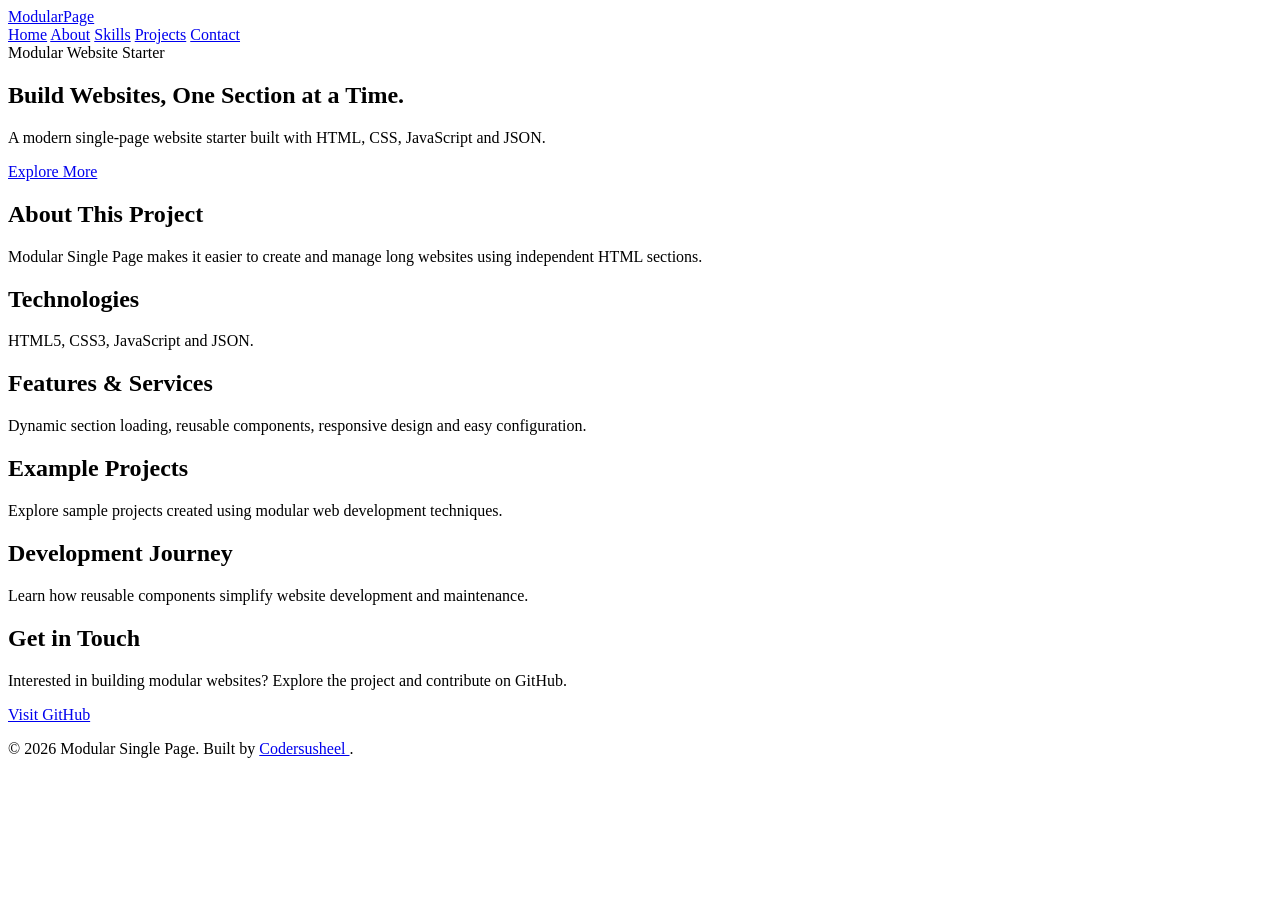
==== index.html @ 456d2769 "," ====
<!DOCTYPE html>
<html lang="en">

<head>
    <!-- ==========================================
         BASIC META
    ========================================== -->
    <meta charset="UTF-8">
    <meta name="viewport" content="width=device-width, initial-scale=1.0">

    <title>Modular Single Page | HTML, CSS & JavaScript</title>

    <meta name="description"
        content="Modular Single Page is a lightweight, reusable website starter built with HTML, CSS, JavaScript and JSON. Create and manage website sections easily.">

    <meta name="keywords"
        content="Modular Single Page, HTML, CSS, JavaScript, JSON, SPA, Dynamic Sections, Web Development, Vanilla JavaScript">

    <meta name="author" content="Codersusheel">
    <meta name="robots" content="index, follow">

    <!-- ==========================================
         THEME
    ========================================== -->
    <meta name="theme-color" content="#2563eb">
    <meta name="color-scheme" content="light dark">

    <!-- ==========================================
         OPEN GRAPH
    ========================================== -->
    <meta property="og:type" content="website">
    <meta property="og:title" content="Modular Single Page">
    <meta property="og:description"
        content="Build modern modular websites with HTML, CSS, JavaScript and JSON.">
    <meta property="og:site_name" content="Modular Single Page">

    <!-- ==========================================
         STYLESHEETS
    ========================================== -->
    <link rel="stylesheet" href="./assets/css/style.css">
    <link rel="stylesheet" href="./assets/css/responsive.css">
    <link rel="stylesheet" href="./assets/css/sections.css">

    <!-- ==========================================
         MAIN JAVASCRIPT
    ========================================== -->
    <script src="./assets/js/main.js" defer></script>

</head>

<body>

    <!-- ==========================================
         NOSCRIPT FALLBACK
    ========================================== -->
    <noscript>
        <div class="noscript-message">
            JavaScript is required to load the modular website sections.
            Please enable JavaScript in your browser.
        </div>
    </noscript>

    <!-- ==========================================
         HEADER
    ========================================== -->
    <div id="header" data-section="header">
        <header class="site-header">
            <nav class="navbar" aria-label="Main navigation">
                <a href="#home" class="logo">ModularPage</a>
                <div class="nav-links">
                    <a href="#home">Home</a>
                    <a href="#about-section">About</a>
                    <a href="#skills-section">Skills</a>
                    <a href="#projects-section">Projects</a>
                    <a href="#contact-section">Contact</a>
                </div>
            </nav>
        </header>
    </div>

    <!-- ==========================================
         MAIN CONTENT
    ========================================== -->
    <main id="main-content">

        <!-- HERO -->
        <div id="hero" data-section="hero">
            <section id="home" class="hero-section">
                <div class="hero-content">
                    <span class="hero-label">Modular Website Starter</span>
                    <h1>Build Websites, One Section at a Time.</h1>
                    <p>
                        A modern single-page website starter built with
                        HTML, CSS, JavaScript and JSON.
                    </p>
                    <a href="#about-section">Explore More</a>
                </div>
            </section>
        </div>

        <!-- ABOUT -->
        <div id="about" data-section="about">
            <section id="about-section" class="about-section">
                <div class="container">
                    <h2>About This Project</h2>
                    <p>
                        Modular Single Page makes it easier to create
                        and manage long websites using independent HTML sections.
                    </p>
                </div>
            </section>
        </div>

        <!-- SKILLS -->
        <div id="skills" data-section="skills">
            <section id="skills-section" class="skills-section">
                <div class="container">
                    <h2>Technologies</h2>
                    <p>HTML5, CSS3, JavaScript and JSON.</p>
                </div>
            </section>
        </div>

        <!-- SERVICES -->
        <div id="services" data-section="services">
            <section id="services-section" class="services-section">
                <div class="container">
                    <h2>Features & Services</h2>
                    <p>
                        Dynamic section loading, reusable components,
                        responsive design and easy configuration.
                    </p>
                </div>
            </section>
        </div>

        <!-- PROJECTS -->
        <div id="projects" data-section="projects">
            <section id="projects-section" class="projects-section">
                <div class="container">
                    <h2>Example Projects</h2>
                    <p>
                        Explore sample projects created using
                        modular web development techniques.
                    </p>
                </div>
            </section>
        </div>

        <!-- EXPERIENCE -->
        <div id="experience" data-section="experience">
            <section id="experience-section" class="experience-section">
                <div class="container">
                    <h2>Development Journey</h2>
                    <p>
                        Learn how reusable components simplify
                        website development and maintenance.
                    </p>
                </div>
            </section>
        </div>

        <!-- CONTACT -->
        <div id="contact" data-section="contact">
            <section id="contact-section" class="contact-section">
                <div class="container">
                    <h2>Get in Touch</h2>
                    <p>
                        Interested in building modular websites?
                        Explore the project and contribute on GitHub.
                    </p>
                    <a href="https://github.com/codersusheel"
                        target="_blank" rel="noopener noreferrer">
                        Visit GitHub
                    </a>
                </div>
            </section>
        </div>

    </main>

    <!-- ==========================================
         FOOTER
    ========================================== -->
    <div id="footer" data-section="footer">
        <footer class="site-footer">
            <div class="container">
                <p>
                    &copy; 2026 Modular Single Page.
                    Built by
                    <a href="https://github.com/codersusheel"
                        target="_blank" rel="noopener noreferrer">
                        Codersusheel
                    </a>.
                </p>
            </div>
        </footer>
    </div>

</body>
</html>
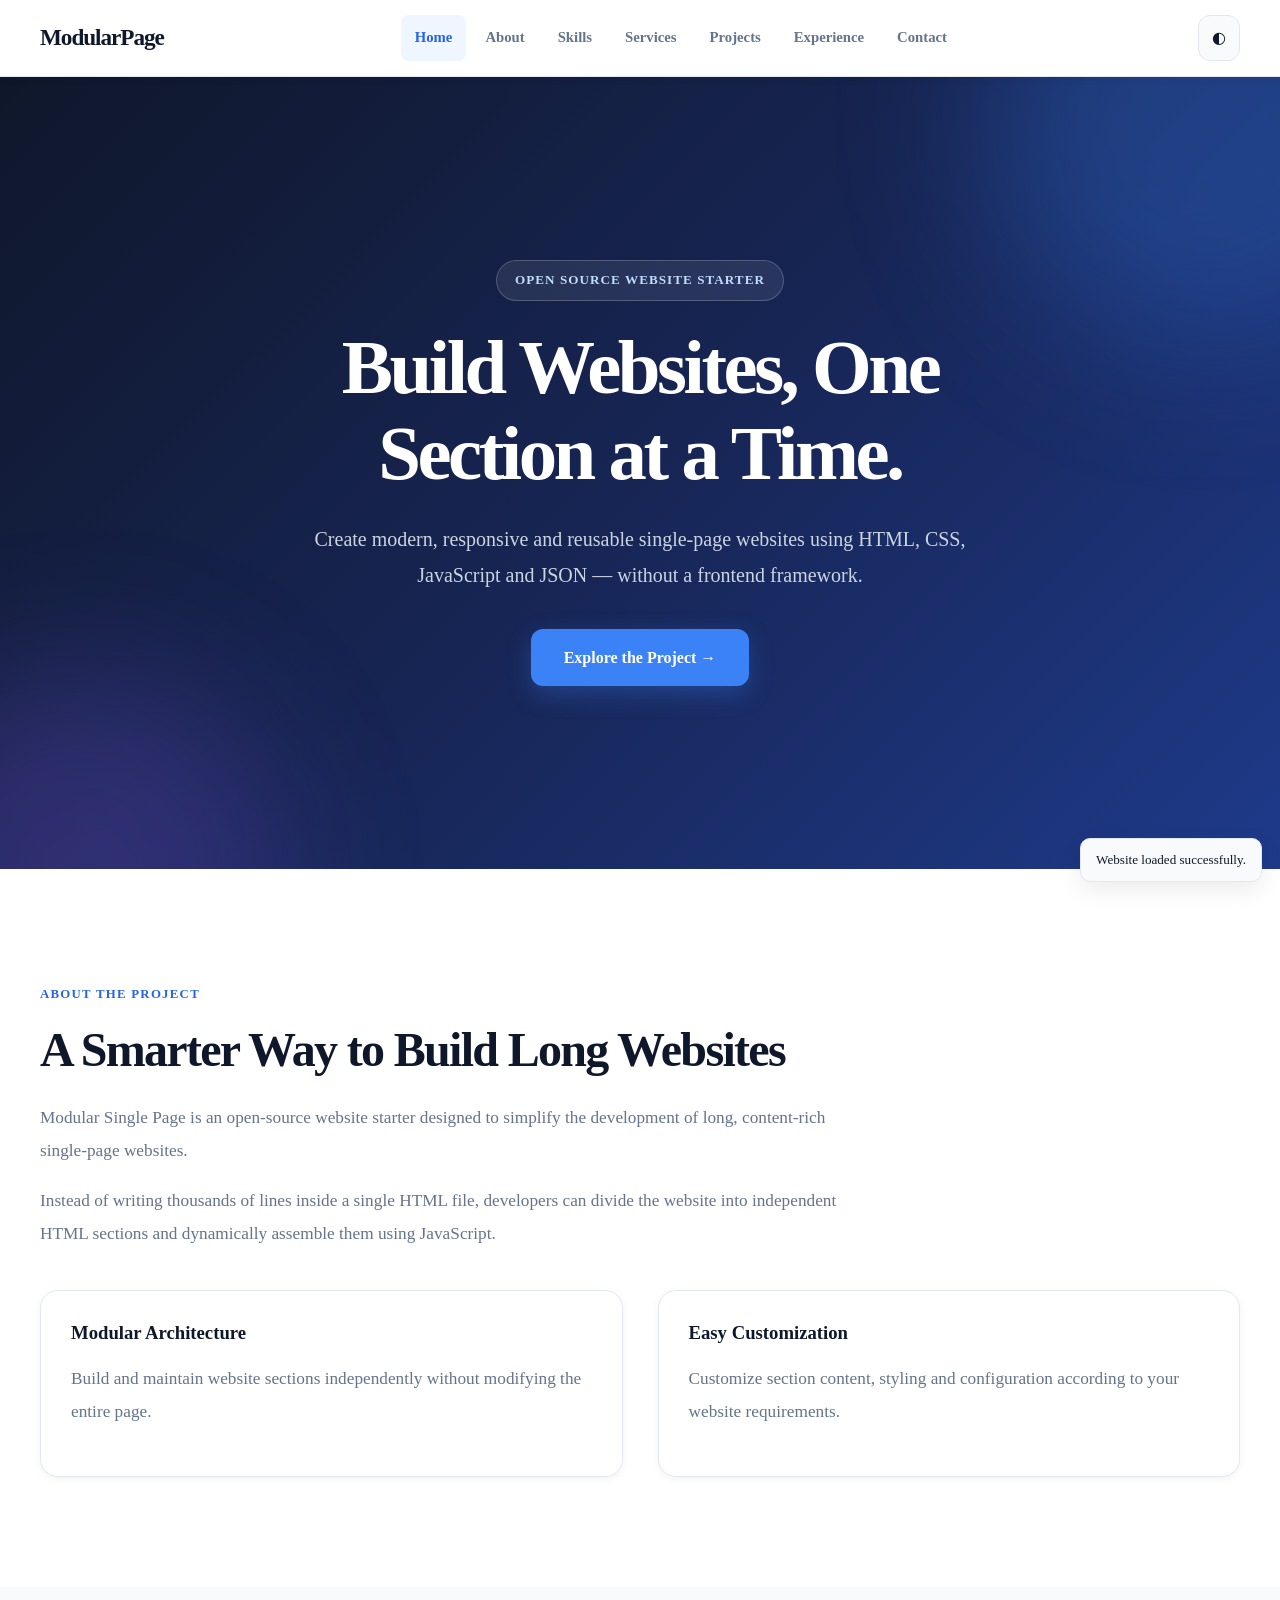
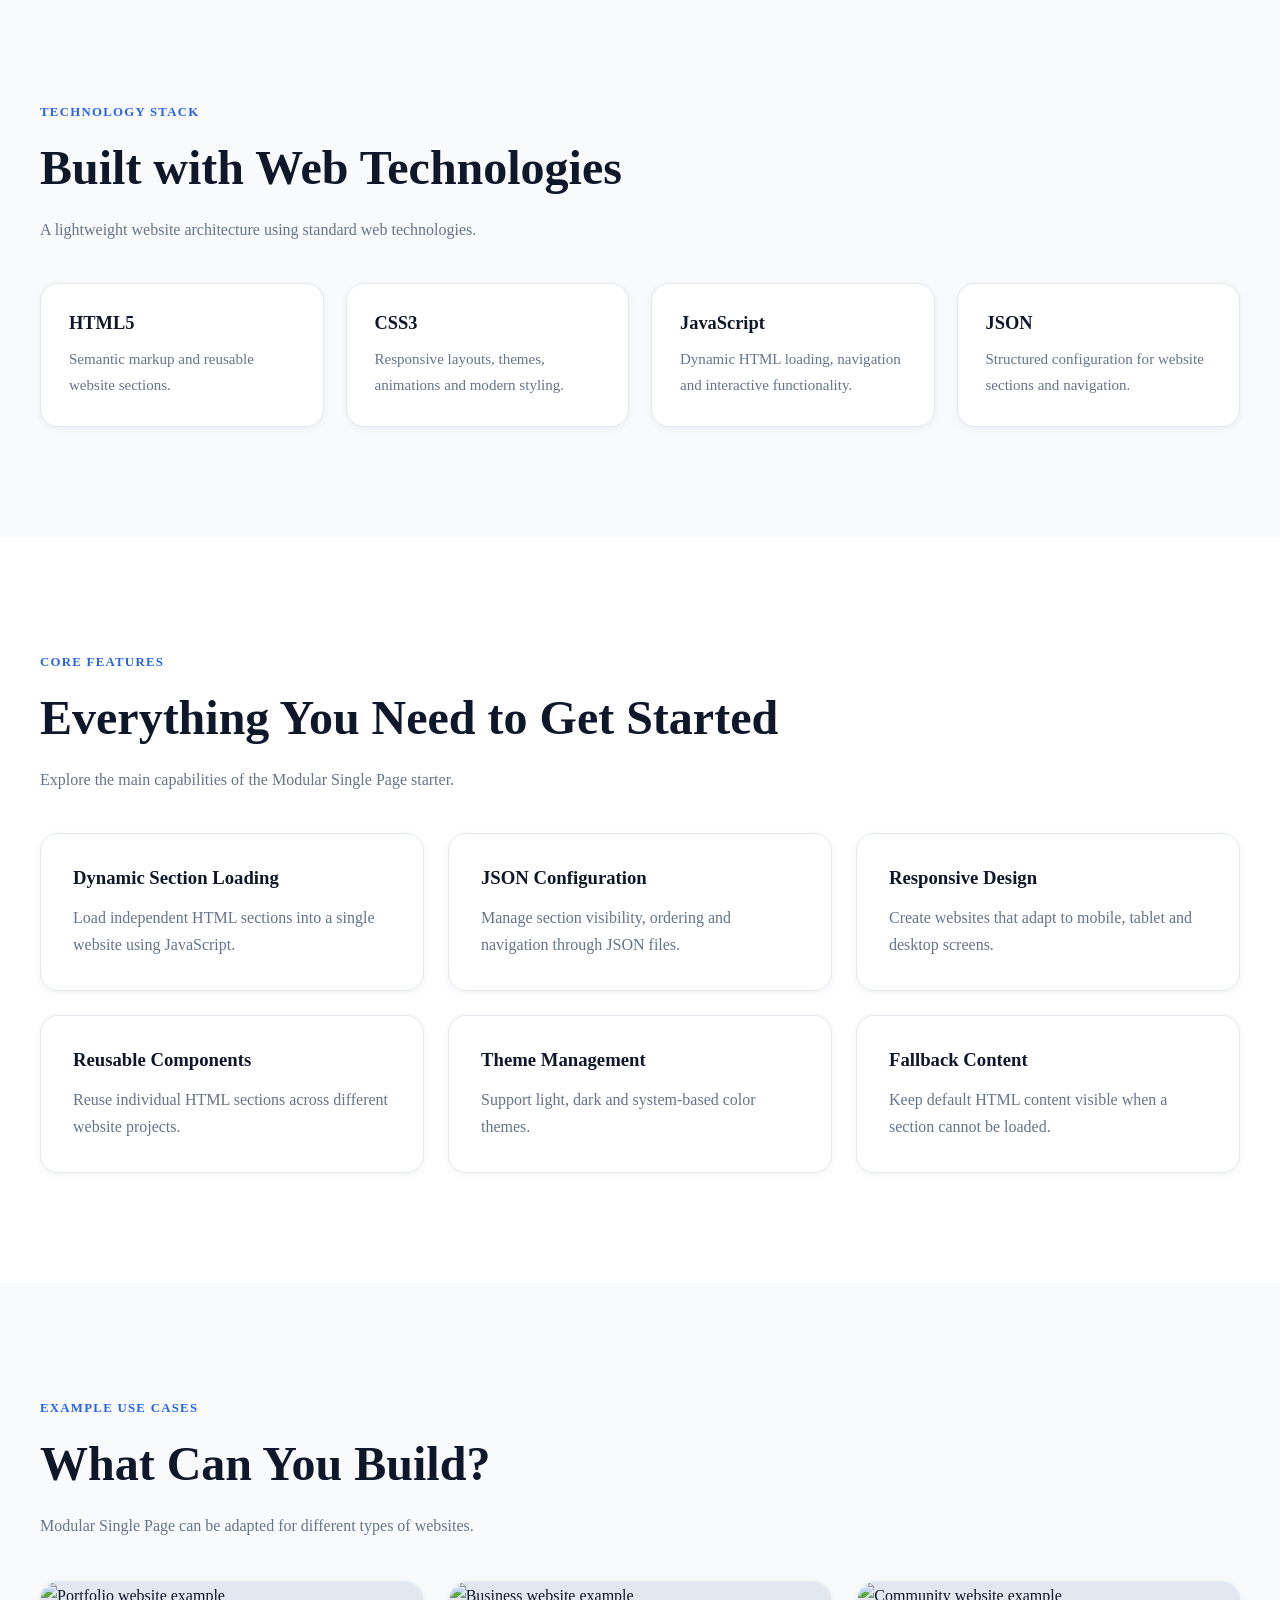
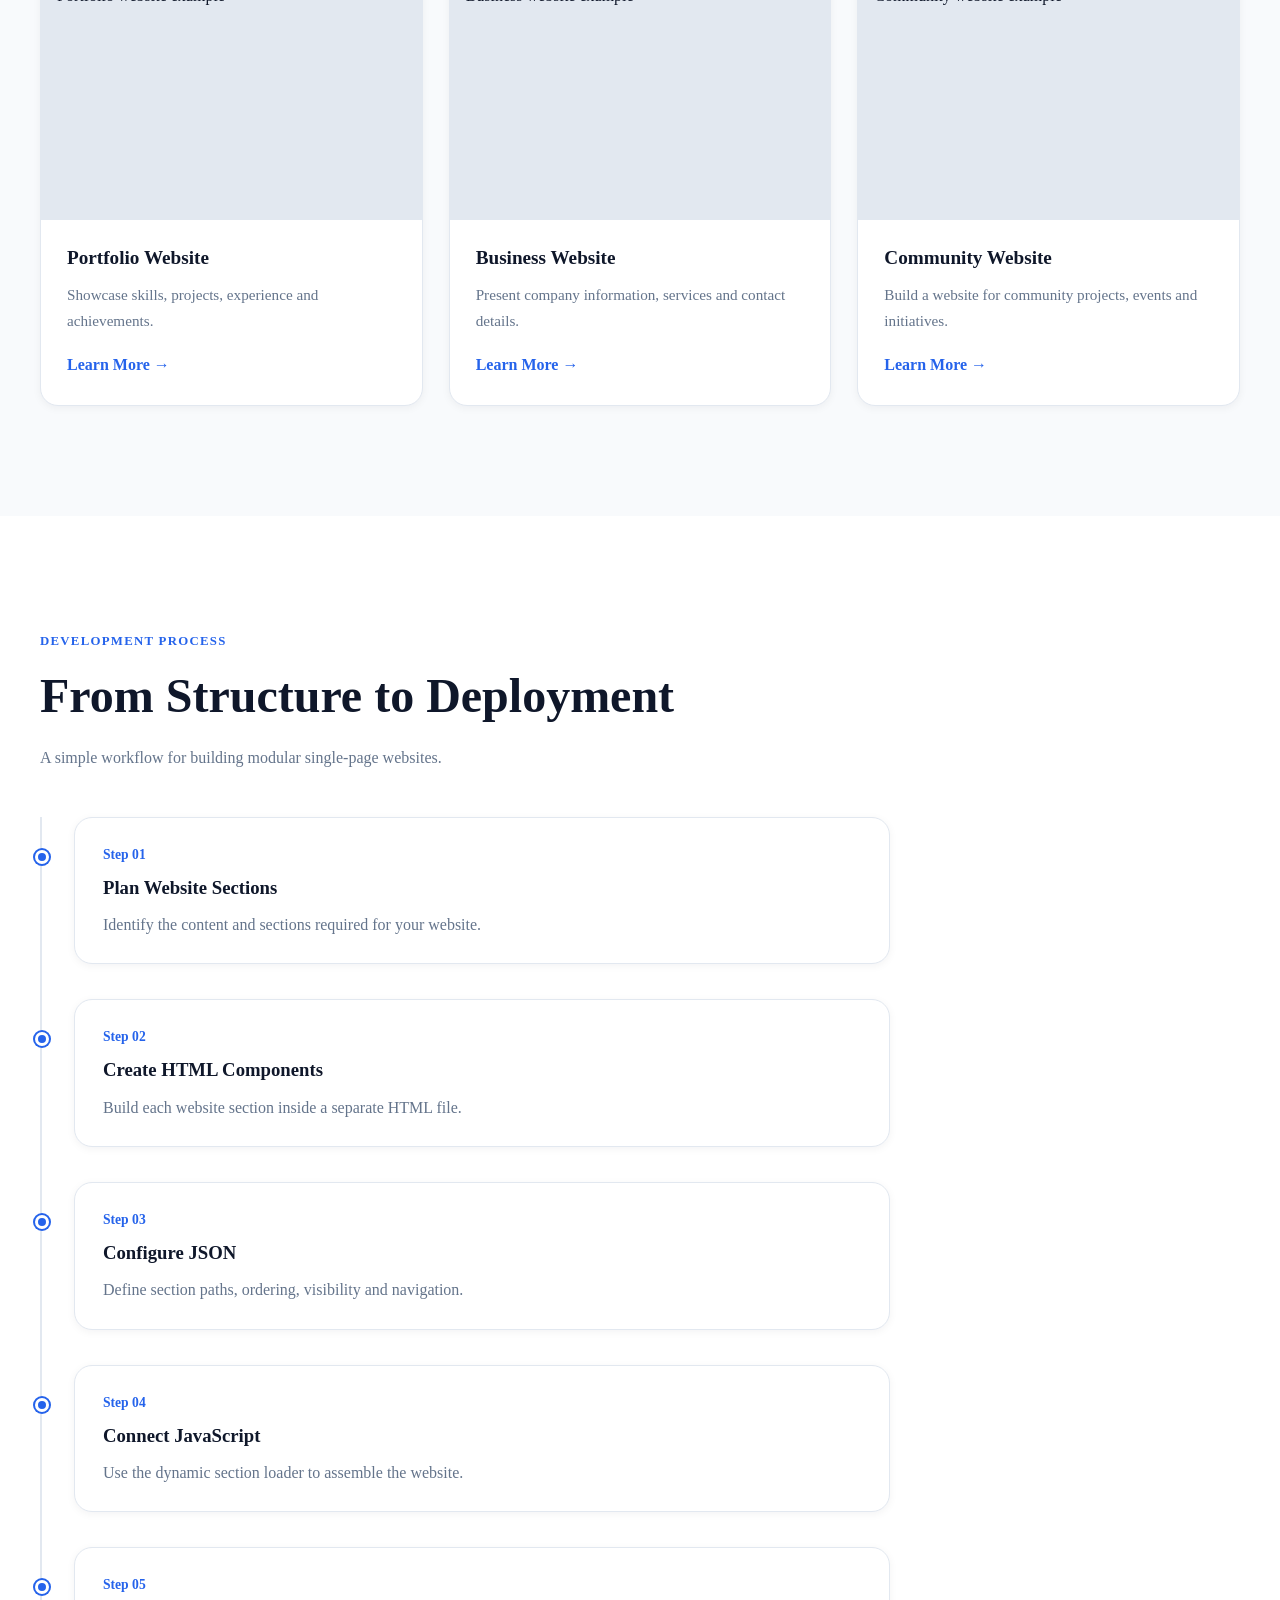
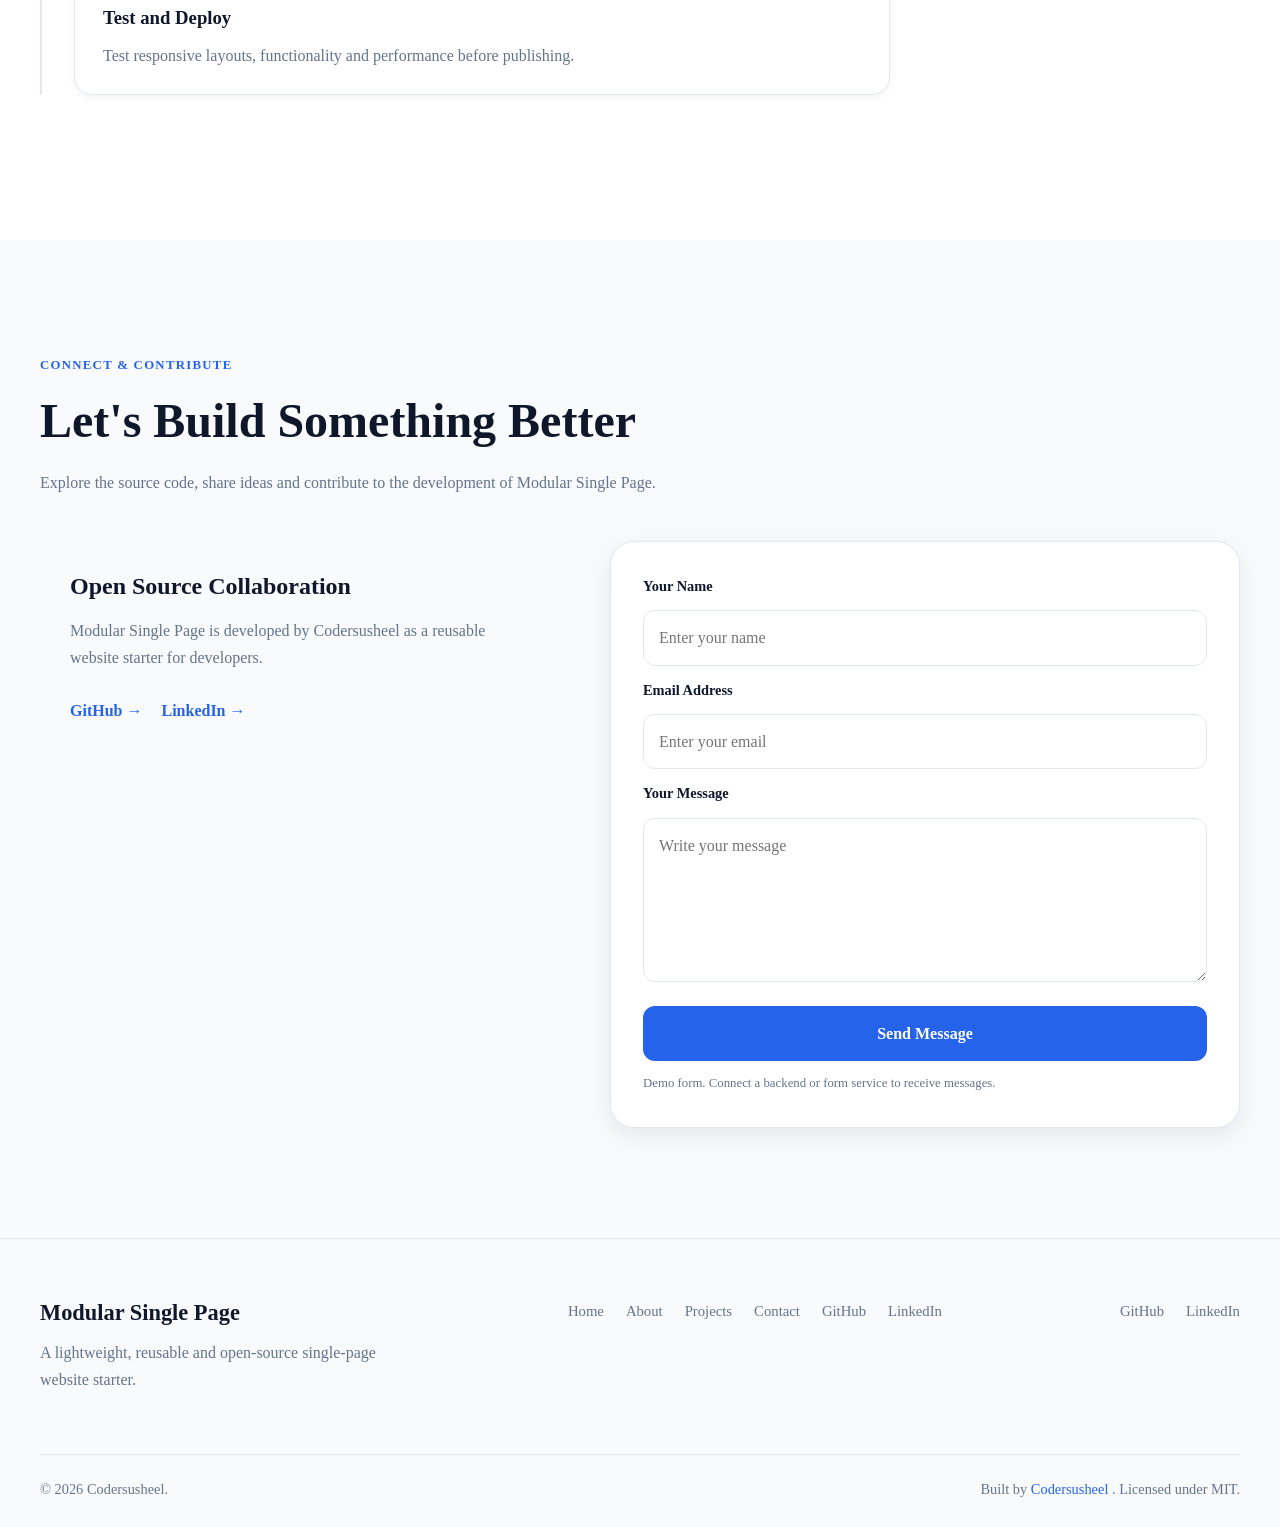
==== commit 19b2004b: "." ====
--- a/index.html
+++ b/index.html
@@ -3,200 +3,871 @@
 <html lang="en">
 
 <head>
-    <!-- ==========================================
+
+    <!-- =====================================================
          BASIC META
-    ========================================== -->
+    ===================================================== -->
+
     <meta charset="UTF-8">
     <meta name="viewport" content="width=device-width, initial-scale=1.0">
 
-    <title>Modular Single Page | HTML, CSS & JavaScript</title>
+    <title>
+        Modular Single Page | HTML, CSS & JavaScript Website Starter
+    </title>
 
     <meta name="description"
-        content="Modular Single Page is a lightweight, reusable website starter built with HTML, CSS, JavaScript and JSON. Create and manage website sections easily.">
+        content="Modular Single Page is a lightweight, open-source website starter built with HTML, CSS, JavaScript and JSON. Create reusable sections, dynamic navigation and responsive single-page websites.">
 
     <meta name="keywords"
-        content="Modular Single Page, HTML, CSS, JavaScript, JSON, SPA, Dynamic Sections, Web Development, Vanilla JavaScript">
+        content="Modular Single Page, HTML, CSS, JavaScript, JSON, Vanilla JS, Dynamic Sections, Website Starter, Single Page Website, Open Source, Codersusheel">
 
     <meta name="author" content="Codersusheel">
     <meta name="robots" content="index, follow">
-
-    <!-- ==========================================
-         THEME
-    ========================================== -->
     <meta name="theme-color" content="#2563eb">
     <meta name="color-scheme" content="light dark">
 
-    <!-- ==========================================
+    <!-- =====================================================
+         CANONICAL
+    ===================================================== -->
+
+    <link rel="canonical"
+        href="https://codersusheel.github.io/modular-single-page/">
+
+    <!-- =====================================================
          OPEN GRAPH
-    ========================================== -->
+    ===================================================== -->
+
     <meta property="og:type" content="website">
-    <meta property="og:title" content="Modular Single Page">
+    <meta property="og:site_name" content="Modular Single Page">
+
+    <meta property="og:title"
+        content="Modular Single Page | Open Source Website Starter">
+
     <meta property="og:description"
-        content="Build modern modular websites with HTML, CSS, JavaScript and JSON.">
-    <meta property="og:site_name" content="Modular Single Page">
-
-    <!-- ==========================================
-         STYLESHEETS
-    ========================================== -->
+        content="Build modern, responsive and reusable single-page websites using HTML, CSS, JavaScript and JSON.">
+
+    <meta property="og:url"
+        content="https://codersusheel.github.io/modular-single-page/">
+
+    <!-- Add image when available -->
+    <!--
+    <meta property="og:image"
+        content="https://codersusheel.github.io/modular-single-page/assets/images/banner.jpg">
+    -->
+
+    <!-- =====================================================
+         TWITTER CARD
+    ===================================================== -->
+
+    <meta name="twitter:card" content="summary">
+
+    <meta name="twitter:title"
+        content="Modular Single Page | HTML, CSS & JavaScript">
+
+    <meta name="twitter:description"
+        content="An open-source modular single-page website starter with reusable HTML sections and JSON configuration.">
+
+    <!-- =====================================================
+         FAVICON
+    ===================================================== -->
+
+    <!--
+    <link rel="icon" type="image/png"
+        href="./assets/images/favicon.png">
+
+    <link rel="apple-touch-icon"
+        href="./assets/images/apple-touch-icon.png">
+    -->
+
+    <!-- =====================================================
+         CSS FILES
+    ===================================================== -->
+
     <link rel="stylesheet" href="./assets/css/style.css">
+    <link rel="stylesheet" href="./assets/css/sections.css">
     <link rel="stylesheet" href="./assets/css/responsive.css">
-    <link rel="stylesheet" href="./assets/css/sections.css">
-
-    <!-- ==========================================
-         MAIN JAVASCRIPT
-    ========================================== -->
+
+    <!-- =====================================================
+         PAGE-SPECIFIC CSS
+    ===================================================== -->
+
+    <style>
+
+        /* ================= SKIP LINK ================= */
+
+        .skip-link {
+            position: fixed;
+            top: -100px;
+            left: 15px;
+            z-index: 99999;
+
+            padding: 12px 18px;
+            border-radius: 8px;
+
+            background: #2563eb;
+            color: #ffffff;
+
+            font-weight: 600;
+        }
+
+        .skip-link:focus {
+            top: 15px;
+        }
+
+        /* ================= PAGE LOADING BAR ================= */
+
+        #page-loading-bar {
+            position: fixed;
+            top: 0;
+            left: 0;
+            z-index: 99999;
+
+            width: 0;
+            height: 3px;
+
+            background: #3b82f6;
+            transition: width 0.3s ease;
+            pointer-events: none;
+        }
+
+        /* ================= SECTION LOADER ================= */
+
+        .section-placeholder {
+            display: flex;
+            flex-direction: column;
+            align-items: center;
+            justify-content: center;
+            gap: 15px;
+
+            min-height: 180px;
+            padding: 40px 20px;
+
+            background: var(--site-bg, #ffffff);
+            color: var(--site-muted, #64748b);
+
+            text-align: center;
+        }
+
+        .section-placeholder p {
+            margin: 0;
+            font-size: 0.9rem;
+        }
+
+        .section-spinner {
+            width: 30px;
+            height: 30px;
+
+            border: 3px solid var(--site-border, #e2e8f0);
+            border-top-color: var(--site-primary, #2563eb);
+            border-radius: 50%;
+
+            animation: sectionSpin 0.8s linear infinite;
+        }
+
+        @keyframes sectionSpin {
+            to {
+                transform: rotate(360deg);
+            }
+        }
+
+        /* ================= HERO PLACEHOLDER ================= */
+
+        #hero > .section-placeholder {
+            min-height: 65vh;
+            background: linear-gradient(
+                135deg,
+                #0f172a,
+                #1e3a8a
+            );
+            color: #cbd5e1;
+        }
+
+        /* ================= HEADER PLACEHOLDER ================= */
+
+        #header > .section-placeholder {
+            min-height: 76px;
+            padding: 15px;
+        }
+
+        /* ================= FOOTER PLACEHOLDER ================= */
+
+        #footer > .section-placeholder {
+            min-height: 140px;
+            background: var(--site-surface, #f8fafc);
+        }
+
+        /* ================= FALLBACK ================= */
+
+        .section-fallback {
+            padding: 60px 20px;
+            text-align: center;
+
+            background: var(--site-surface, #f8fafc);
+            color: var(--site-text, #0f172a);
+        }
+
+        .section-fallback h2 {
+            margin-bottom: 12px;
+            font-size: 1.5rem;
+        }
+
+        .section-fallback p {
+            max-width: 550px;
+            margin: 0 auto 20px;
+            color: var(--site-muted, #64748b);
+        }
+
+        .section-fallback a {
+            display: inline-flex;
+            padding: 10px 18px;
+
+            border-radius: 8px;
+            background: var(--site-primary, #2563eb);
+            color: #ffffff;
+            font-weight: 600;
+        }
+
+        /* ================= APP STATUS ================= */
+
+        #app-status {
+            position: fixed;
+            right: 18px;
+            bottom: 18px;
+            z-index: 900;
+
+            max-width: 320px;
+            padding: 10px 15px;
+
+            border: 1px solid var(--site-border, #e2e8f0);
+            border-radius: 10px;
+
+            background: var(--site-surface, #ffffff);
+            color: var(--site-text, #0f172a);
+
+            box-shadow: 0 8px 25px rgba(0, 0, 0, 0.08);
+
+            font-size: 0.82rem;
+        }
+
+        #app-status[hidden] {
+            display: none !important;
+        }
+
+        /* ================= RESPONSIVE ================= */
+
+        @media (max-width: 600px) {
+
+            .section-placeholder {
+                min-height: 140px;
+                padding: 30px 15px;
+            }
+
+            #app-status {
+                right: 12px;
+                bottom: 12px;
+                left: 12px;
+                max-width: none;
+            }
+        }
+
+        /* ================= REDUCED MOTION ================= */
+
+        @media (prefers-reduced-motion: reduce) {
+
+            .section-spinner {
+                animation: none;
+            }
+
+            #page-loading-bar {
+                transition: none;
+            }
+        }
+
+    </style>
+
+    <!-- =====================================================
+         EARLY THEME INITIALIZATION
+    ===================================================== -->
+
+    <script>
+        (function () {
+            try {
+                const saved = localStorage.getItem("modular-page-theme");
+                const preference = ["light", "dark", "system"].includes(saved)
+                    ? saved
+                    : "system";
+
+                const dark = window.matchMedia(
+                    "(prefers-color-scheme: dark)"
+                ).matches;
+
+                const effective = preference === "system"
+                    ? (dark ? "dark" : "light")
+                    : preference;
+
+                document.documentElement.dataset.theme = effective;
+                document.documentElement.dataset.themePreference = preference;
+                document.documentElement.style.colorScheme = effective;
+
+            } catch (error) {
+                document.documentElement.dataset.theme = "light";
+            }
+        })();
+    </script>
+
+    <!-- =====================================================
+         JAVASCRIPT MODULES
+    ===================================================== -->
+
+    <script src="./assets/js/section-loader.js" defer></script>
+    <script src="./assets/js/navigation.js" defer></script>
+    <script src="./assets/js/theme.js" defer></script>
     <script src="./assets/js/main.js" defer></script>
 
+    <!-- =====================================================
+         STRUCTURED DATA
+    ===================================================== -->
+
+    <script type="application/ld+json">
+    {
+        "@context": "https://schema.org",
+        "@type": "SoftwareSourceCode",
+        "name": "Modular Single Page",
+        "description": "An open-source modular single-page website starter built with HTML, CSS, JavaScript and JSON.",
+        "url": "https://github.com/codersusheel/modular-single-page",
+        "codeRepository": "https://github.com/codersusheel/modular-single-page",
+        "programmingLanguage": [
+            "HTML",
+            "CSS",
+            "JavaScript",
+            "JSON"
+        ],
+        "license": "https://opensource.org/licenses/MIT",
+        "author": {
+            "@type": "Person",
+            "name": "Codersusheel",
+            "url": "https://github.com/codersusheel"
+        },
+        "isAccessibleForFree": true
+    }
+    </script>
+
 </head>
 
 <body>
 
-    <!-- ==========================================
-         NOSCRIPT FALLBACK
-    ========================================== -->
+    <!-- =====================================================
+         LOADING PROGRESS
+    ===================================================== -->
+
+    <div id="page-loading-bar" aria-hidden="true"></div>
+
+    <!-- =====================================================
+         ACCESSIBILITY
+    ===================================================== -->
+
+    <a href="#main-content" class="skip-link">
+        Skip to main content
+    </a>
+
+    <!-- =====================================================
+         HEADER
+         File: sections/header.html
+    ===================================================== -->
+
+    <div id="header" data-section="header">
+
+        <div class="section-placeholder" role="status">
+            <div class="section-spinner" aria-hidden="true"></div>
+            <p>Loading navigation...</p>
+        </div>
+
+    </div>
+
+    <!-- =====================================================
+         MAIN CONTENT
+    ===================================================== -->
+
+    <main id="main-content">
+
+        <!-- ================================================
+             HERO
+             File: sections/hero.html
+        ================================================ -->
+
+        <div id="hero" data-section="hero">
+
+            <div class="section-placeholder" role="status">
+                <div class="section-spinner" aria-hidden="true"></div>
+                <p>Loading homepage...</p>
+            </div>
+
+        </div>
+
+        <!-- ================================================
+             ABOUT
+             File: sections/about.html
+        ================================================ -->
+
+        <div id="about" data-section="about">
+
+            <div class="section-placeholder" role="status">
+                <div class="section-spinner" aria-hidden="true"></div>
+                <p>Loading about section...</p>
+            </div>
+
+        </div>
+
+        <!-- ================================================
+             SKILLS
+             File: sections/skills.html
+        ================================================ -->
+
+        <div id="skills" data-section="skills">
+
+            <div class="section-placeholder" role="status">
+                <div class="section-spinner" aria-hidden="true"></div>
+                <p>Loading technologies...</p>
+            </div>
+
+        </div>
+
+        <!-- ================================================
+             SERVICES
+             File: sections/services.html
+        ================================================ -->
+
+        <div id="services" data-section="services">
+
+            <div class="section-placeholder" role="status">
+                <div class="section-spinner" aria-hidden="true"></div>
+                <p>Loading features...</p>
+            </div>
+
+        </div>
+
+        <!-- ================================================
+             PROJECTS
+             File: sections/projects.html
+        ================================================ -->
+
+        <div id="projects" data-section="projects">
+
+            <div class="section-placeholder" role="status">
+                <div class="section-spinner" aria-hidden="true"></div>
+                <p>Loading example projects...</p>
+            </div>
+
+        </div>
+
+        <!-- ================================================
+             EXPERIENCE
+             File: sections/experience.html
+        ================================================ -->
+
+        <div id="experience" data-section="experience">
+
+            <div class="section-placeholder" role="status">
+                <div class="section-spinner" aria-hidden="true"></div>
+                <p>Loading development process...</p>
+            </div>
+
+        </div>
+
+        <!-- ================================================
+             CONTACT
+             File: sections/contact.html
+
+             Existing default contact content preserved.
+             JavaScript replaces it when loading succeeds.
+        ================================================ -->
+
+        <div id="contact" data-section="contact">
+
+            <section id="contact-section" class="contact-section">
+
+                <div class="container">
+
+                    <span class="section-label">
+                        Connect & Contribute
+                    </span>
+
+                    <h2>
+                        Let's Build Something Better
+                    </h2>
+
+                    <p>
+                        Explore the source code, share ideas
+                        and contribute to the development
+                        of Modular Single Page.
+                    </p>
+
+                    <div class="contact-grid">
+
+                        <div class="contact-info">
+
+                            <h3>Open Source Collaboration</h3>
+
+                            <p>
+                                Modular Single Page is developed
+                                by Codersusheel as a reusable
+                                website starter for developers.
+                            </p>
+
+                            <a href="https://github.com/codersusheel"
+                                target="_blank"
+                                rel="noopener noreferrer">
+                                GitHub →
+                            </a>
+
+                            <a href="https://www.linkedin.com/in/codersusheel/"
+                                target="_blank"
+                                rel="noopener noreferrer">
+                                LinkedIn →
+                            </a>
+
+                        </div>
+
+                        <form class="contact-form" id="contactForm">
+
+                            <label for="contactName">
+                                Your Name
+                            </label>
+
+                            <input type="text"
+                                id="contactName"
+                                name="name"
+                                placeholder="Enter your name"
+                                required>
+
+                            <label for="contactEmail">
+                                Email Address
+                            </label>
+
+                            <input type="email"
+                                id="contactEmail"
+                                name="email"
+                                placeholder="Enter your email"
+                                required>
+
+                            <label for="contactMessage">
+                                Your Message
+                            </label>
+
+                            <textarea
+                                id="contactMessage"
+                                name="message"
+                                rows="5"
+                                placeholder="Write your message"
+                                required></textarea>
+
+                            <button type="submit">
+                                Send Message
+                            </button>
+
+                            <p class="form-note">
+                                Demo form. Connect a backend
+                                or form service to receive messages.
+                            </p>
+
+                        </form>
+
+                    </div>
+
+                </div>
+
+            </section>
+
+        </div>
+
+    </main>
+
+    <!-- =====================================================
+         FOOTER
+         File: sections/footer.html
+    ===================================================== -->
+
+    <div id="footer" data-section="footer">
+
+        <div class="section-placeholder" role="status">
+            <div class="section-spinner" aria-hidden="true"></div>
+            <p>Loading footer...</p>
+        </div>
+
+    </div>
+
+    <!-- =====================================================
+         APPLICATION STATUS
+    ===================================================== -->
+
+    <div id="app-status"
+        role="status"
+        aria-live="polite"
+        hidden>
+    </div>
+
+    <!-- =====================================================
+         NOSCRIPT
+    ===================================================== -->
+
     <noscript>
         <div class="noscript-message">
-            JavaScript is required to load the modular website sections.
-            Please enable JavaScript in your browser.
+            JavaScript is required to load dynamic website sections.
+            Please enable JavaScript to view the complete website.
         </div>
     </noscript>
 
-    <!-- ==========================================
-         HEADER
-    ========================================== -->
-    <div id="header" data-section="header">
-        <header class="site-header">
-            <nav class="navbar" aria-label="Main navigation">
-                <a href="#home" class="logo">ModularPage</a>
-                <div class="nav-links">
-                    <a href="#home">Home</a>
-                    <a href="#about-section">About</a>
-                    <a href="#skills-section">Skills</a>
-                    <a href="#projects-section">Projects</a>
-                    <a href="#contact-section">Contact</a>
-                </div>
-            </nav>
-        </header>
-    </div>
-
-    <!-- ==========================================
-         MAIN CONTENT
-    ========================================== -->
-    <main id="main-content">
-
-        <!-- HERO -->
-        <div id="hero" data-section="hero">
-            <section id="home" class="hero-section">
-                <div class="hero-content">
-                    <span class="hero-label">Modular Website Starter</span>
-                    <h1>Build Websites, One Section at a Time.</h1>
-                    <p>
-                        A modern single-page website starter built with
-                        HTML, CSS, JavaScript and JSON.
-                    </p>
-                    <a href="#about-section">Explore More</a>
-                </div>
-            </section>
-        </div>
-
-        <!-- ABOUT -->
-        <div id="about" data-section="about">
-            <section id="about-section" class="about-section">
-                <div class="container">
-                    <h2>About This Project</h2>
-                    <p>
-                        Modular Single Page makes it easier to create
-                        and manage long websites using independent HTML sections.
-                    </p>
-                </div>
-            </section>
-        </div>
-
-        <!-- SKILLS -->
-        <div id="skills" data-section="skills">
-            <section id="skills-section" class="skills-section">
-                <div class="container">
-                    <h2>Technologies</h2>
-                    <p>HTML5, CSS3, JavaScript and JSON.</p>
-                </div>
-            </section>
-        </div>
-
-        <!-- SERVICES -->
-        <div id="services" data-section="services">
-            <section id="services-section" class="services-section">
-                <div class="container">
-                    <h2>Features & Services</h2>
-                    <p>
-                        Dynamic section loading, reusable components,
-                        responsive design and easy configuration.
-                    </p>
-                </div>
-            </section>
-        </div>
-
-        <!-- PROJECTS -->
-        <div id="projects" data-section="projects">
-            <section id="projects-section" class="projects-section">
-                <div class="container">
-                    <h2>Example Projects</h2>
-                    <p>
-                        Explore sample projects created using
-                        modular web development techniques.
-                    </p>
-                </div>
-            </section>
-        </div>
-
-        <!-- EXPERIENCE -->
-        <div id="experience" data-section="experience">
-            <section id="experience-section" class="experience-section">
-                <div class="container">
-                    <h2>Development Journey</h2>
-                    <p>
-                        Learn how reusable components simplify
-                        website development and maintenance.
-                    </p>
-                </div>
-            </section>
-        </div>
-
-        <!-- CONTACT -->
-        <div id="contact" data-section="contact">
-            <section id="contact-section" class="contact-section">
-                <div class="container">
-                    <h2>Get in Touch</h2>
-                    <p>
-                        Interested in building modular websites?
-                        Explore the project and contribute on GitHub.
-                    </p>
-                    <a href="https://github.com/codersusheel"
-                        target="_blank" rel="noopener noreferrer">
-                        Visit GitHub
-                    </a>
-                </div>
-            </section>
-        </div>
-
-    </main>
-
-    <!-- ==========================================
-         FOOTER
-    ========================================== -->
-    <div id="footer" data-section="footer">
-        <footer class="site-footer">
-            <div class="container">
-                <p>
-                    &copy; 2026 Modular Single Page.
-                    Built by
-                    <a href="https://github.com/codersusheel"
-                        target="_blank" rel="noopener noreferrer">
-                        Codersusheel
-                    </a>.
-                </p>
-            </div>
-        </footer>
-    </div>
+    <!-- =====================================================
+         PAGE-SPECIFIC JAVASCRIPT
+         Works with existing main.js and section-loader.js
+    ===================================================== -->
+
+    <script>
+
+        (function () {
+            "use strict";
+
+            const progressBar = document.getElementById(
+                "page-loading-bar"
+            );
+
+            const statusBox = document.getElementById(
+                "app-status"
+            );
+
+            const knownSections = [
+                "header",
+                "hero",
+                "about",
+                "skills",
+                "services",
+                "projects",
+                "experience",
+                "contact",
+                "footer"
+            ];
+
+            const completed = new Set();
+
+            let totalSections = knownSections.length;
+
+            function setProgress() {
+                if (!progressBar) return;
+
+                const percent = Math.min(
+                    100,
+                    Math.round(
+                        (completed.size / totalSections) * 100
+                    )
+                );
+
+                progressBar.style.width = percent + "%";
+
+                if (percent === 100) {
+                    setTimeout(() => {
+                        progressBar.style.opacity = "0";
+                    }, 500);
+                }
+            }
+
+            function showStatus(message, duration = 3500) {
+                if (!statusBox) return;
+
+                statusBox.textContent = message;
+                statusBox.hidden = false;
+
+                if (duration > 0) {
+                    setTimeout(() => {
+                        statusBox.hidden = true;
+                    }, duration);
+                }
+            }
+
+            function createFallback(sectionId) {
+                const container = document.getElementById(
+                    sectionId
+                );
+
+                if (!container) return;
+
+                const existing = container.querySelector(
+                    ".section-placeholder"
+                );
+
+                if (!existing) return;
+
+                const sectionName = sectionId
+                    .replace(/-/g, " ")
+                    .replace(/\b\w/g, letter => letter.toUpperCase());
+
+                container.innerHTML = `
+                    <div class="section-fallback">
+                        <h2>${sectionName}</h2>
+                        <p>
+                            This section is temporarily unavailable.
+                            Please try again later.
+                        </p>
+                        <a href="#home">Back to Home</a>
+                    </div>
+                `;
+            }
+
+            function updateTotalSections() {
+                const sections = window.ModularApp?.sections;
+
+                if (!Array.isArray(sections) || !sections.length) {
+                    return;
+                }
+
+                totalSections = sections.filter(
+                    section => section.enabled !== false
+                ).length || knownSections.length;
+            }
+
+            document.addEventListener(
+                "sectionLoaded",
+                function (event) {
+
+                    const sectionId = event.detail?.id;
+
+                    if (!sectionId) return;
+
+                    completed.add(sectionId);
+                    setProgress();
+
+                }
+            );
+
+            document.addEventListener(
+                "sectionError",
+                function (event) {
+
+                    const sectionId = event.detail?.id;
+
+                    if (!sectionId) return;
+
+                    completed.add(sectionId);
+                    createFallback(sectionId);
+                    setProgress();
+
+                    console.warn(
+                        "Section fallback activated:",
+                        sectionId
+                    );
+
+                }
+            );
+
+            document.addEventListener(
+                "sectionsLoaded",
+                function () {
+
+                    updateTotalSections();
+                    setProgress();
+
+                }
+            );
+
+            document.addEventListener(
+                "websiteLoaded",
+                function () {
+
+                    updateTotalSections();
+
+                    progressBar.style.width = "100%";
+
+                    setTimeout(() => {
+                        progressBar.style.opacity = "0";
+                    }, 500);
+
+                    document.body.classList.add(
+                        "website-ready"
+                    );
+
+                    showStatus(
+                        "Website loaded successfully."
+                    );
+
+                }
+            );
+
+            document.addEventListener(
+                "appError",
+                function () {
+
+                    showStatus(
+                        "Some website content could not be loaded.",
+                        5000
+                    );
+
+                }
+            );
+
+            /* ==========================================
+               CONTACT FORM DEMO
+               Prevent accidental page reload.
+            ========================================== */
+
+            document.addEventListener(
+                "submit",
+                function (event) {
+
+                    if (
+                        !event.target.matches(
+                            "#contactForm"
+                        )
+                    ) {
+                        return;
+                    }
+
+                    event.preventDefault();
+
+                    showStatus(
+                        "Demo form only. Connect a backend to send messages.",
+                        5000
+                    );
+
+                }
+            );
+
+            /* ==========================================
+               HANDLE FAILED CONFIGURATION
+            ========================================== */
+
+            window.addEventListener(
+                "load",
+                function () {
+
+                    setTimeout(() => {
+
+                        if (
+                            window.ModularApp?.initialized
+                        ) {
+                            return;
+                        }
+
+                        knownSections.forEach(
+                            createFallback
+                        );
+
+                        if (progressBar) {
+                            progressBar.style.opacity = "0";
+                        }
+
+                        showStatus(
+                            "Website configuration could not be initialized.",
+                            5000
+                        );
+
+                    }, 8000);
+
+                }
+            );
+
+        })();
+
+    </script>
 
 </body>
+
 </html>
--- a/assets/css/style.css
+++ b/assets/css/style.css
@@ -0,0 +1,520 @@
+
+/* ==========================================================
+   MODULAR SINGLE PAGE
+   GLOBAL STYLESHEET
+   Version: 1.0.0
+   Developer: Codersusheel
+========================================================== */
+
+/* ================= CSS VARIABLES ================= */
+
+:root {
+    --site-bg: #ffffff;
+    --site-surface: #f8fafc;
+    --site-text: #0f172a;
+    --site-muted: #64748b;
+    --site-border: #e2e8f0;
+    --site-primary: #2563eb;
+    --site-secondary: #0f172a;
+
+    --color-primary-hover: #1d4ed8;
+    --color-primary-soft: #eff6ff;
+    --color-success: #16a34a;
+    --color-danger: #dc2626;
+
+    --header-bg: rgba(255, 255, 255, 0.94);
+    --card-bg: #ffffff;
+
+    --shadow-sm: 0 2px 8px rgba(15, 23, 42, 0.05);
+    --shadow-md: 0 8px 24px rgba(15, 23, 42, 0.08);
+    --shadow-lg: 0 16px 40px rgba(15, 23, 42, 0.12);
+
+    --radius-sm: 8px;
+    --radius-md: 12px;
+    --radius-lg: 18px;
+    --radius-xl: 24px;
+
+    --container-width: 1200px;
+    --header-height: 76px;
+
+    --transition-fast: 0.2s ease;
+    --transition-normal: 0.3s ease;
+}
+
+/* ================= DARK THEME ================= */
+
+:root[data-theme="dark"] {
+    --site-bg: #020617;
+    --site-surface: #0f172a;
+    --site-text: #f8fafc;
+    --site-muted: #94a3b8;
+    --site-border: #334155;
+
+    --color-primary-hover: #3b82f6;
+    --color-primary-soft: rgba(59, 130, 246, 0.14);
+
+    --header-bg: rgba(15, 23, 42, 0.94);
+    --card-bg: #111c30;
+
+    --shadow-sm: 0 2px 8px rgba(0, 0, 0, 0.15);
+    --shadow-md: 0 8px 24px rgba(0, 0, 0, 0.2);
+    --shadow-lg: 0 16px 40px rgba(0, 0, 0, 0.3);
+}
+
+/* ================= RESET ================= */
+
+*,
+*::before,
+*::after {
+    box-sizing: border-box;
+}
+
+html {
+    scroll-behavior: smooth;
+    scroll-padding-top: calc(var(--header-height) + 20px);
+}
+
+body {
+    margin: 0;
+    padding: 0;
+    min-width: 320px;
+
+    background: var(--site-bg);
+    color: var(--site-text);
+
+    font-family:
+        Inter,
+        -apple-system,
+        BlinkMacSystemFont,
+        "Segoe UI",
+        Roboto,
+        Arial,
+        sans-serif;
+
+    font-size: 16px;
+    line-height: 1.7;
+
+    -webkit-font-smoothing: antialiased;
+    text-rendering: optimizeLegibility;
+}
+
+body,
+button,
+input,
+textarea,
+select {
+    font-family: inherit;
+}
+
+h1,
+h2,
+h3,
+h4,
+h5,
+h6 {
+    margin-top: 0;
+    line-height: 1.25;
+    font-weight: 700;
+}
+
+p {
+    margin-top: 0;
+}
+
+a {
+    color: var(--site-primary);
+    text-decoration: none;
+}
+
+button,
+input,
+textarea,
+select {
+    font: inherit;
+}
+
+button {
+    cursor: pointer;
+}
+
+img,
+video,
+svg {
+    max-width: 100%;
+}
+
+img {
+    display: block;
+    height: auto;
+}
+
+[hidden] {
+    display: none !important;
+}
+
+::selection {
+    background: var(--site-primary);
+    color: #ffffff;
+}
+
+/* ================= COMMON CONTAINER ================= */
+
+.container {
+    width: min(
+        calc(100% - 40px),
+        var(--container-width)
+    );
+    margin-inline: auto;
+}
+
+#main-content {
+    width: 100%;
+    min-height: 50vh;
+}
+
+#main-content > div {
+    width: 100%;
+}
+
+/* ================= COMMON SECTION ================= */
+
+section {
+    position: relative;
+}
+
+.section-label {
+    display: inline-block;
+    margin-bottom: 14px;
+
+    color: var(--site-primary);
+    font-size: 0.8rem;
+    font-weight: 700;
+    letter-spacing: 0.1em;
+    text-transform: uppercase;
+}
+
+.section-title {
+    margin-bottom: 18px;
+    font-size: clamp(1.8rem, 4vw, 2.8rem);
+    letter-spacing: -0.035em;
+}
+
+.section-description {
+    max-width: 700px;
+    color: var(--site-muted);
+    font-size: 1.05rem;
+}
+
+/* ================= BUTTONS ================= */
+
+.btn,
+.button-primary {
+    display: inline-flex;
+    align-items: center;
+    justify-content: center;
+    gap: 10px;
+
+    min-height: 48px;
+    padding: 12px 24px;
+
+    border: 1px solid transparent;
+    border-radius: var(--radius-md);
+
+    background: var(--site-primary);
+    color: #ffffff;
+
+    font-size: 0.95rem;
+    font-weight: 600;
+    line-height: 1.4;
+
+    transition:
+        background var(--transition-normal),
+        transform var(--transition-normal),
+        box-shadow var(--transition-normal);
+}
+
+.btn:hover,
+.button-primary:hover {
+    background: var(--color-primary-hover);
+    color: #ffffff;
+    transform: translateY(-2px);
+    box-shadow: var(--shadow-md);
+}
+
+/* ================= FOCUS ================= */
+
+:where(a, button, input, textarea, select):focus-visible {
+    outline: 3px solid var(--site-primary);
+    outline-offset: 3px;
+}
+
+/* ================= HEADER WRAPPER ================= */
+
+#header {
+    position: sticky;
+    top: 0;
+    z-index: 1000;
+    width: 100%;
+}
+
+/* ================= HEADER ================= */
+
+.site-header {
+    width: 100%;
+    background: var(--header-bg);
+    border-bottom: 1px solid var(--site-border);
+
+    -webkit-backdrop-filter: blur(16px);
+    backdrop-filter: blur(16px);
+
+    box-shadow: var(--shadow-sm);
+}
+
+/* ================= NAVBAR ================= */
+
+.site-header .navbar {
+    width: min(
+        calc(100% - 40px),
+        var(--container-width)
+    );
+
+    min-height: var(--header-height);
+    margin-inline: auto;
+
+    display: flex;
+    align-items: center;
+    justify-content: space-between;
+    gap: 24px;
+}
+
+/* ================= LOGO ================= */
+
+.site-header .logo {
+    display: inline-flex;
+    align-items: center;
+    flex-shrink: 0;
+
+    color: var(--site-text);
+    font-size: 1.45rem;
+    font-weight: 800;
+    letter-spacing: -0.045em;
+    white-space: nowrap;
+
+    transition: color var(--transition-fast);
+}
+
+.site-header .logo:hover {
+    color: var(--site-primary);
+}
+
+/* ================= NAVIGATION ================= */
+
+.site-header .nav-links {
+    display: flex;
+    align-items: center;
+    justify-content: flex-end;
+    gap: 5px;
+    min-width: 0;
+}
+
+.site-header .nav-links a {
+    display: inline-flex;
+    align-items: center;
+    justify-content: center;
+
+    padding: 10px 14px;
+    border-radius: var(--radius-sm);
+
+    color: var(--site-muted);
+    font-size: 0.92rem;
+    font-weight: 600;
+    white-space: nowrap;
+
+    transition:
+        color var(--transition-fast),
+        background var(--transition-fast);
+}
+
+.site-header .nav-links a:hover,
+.site-header .nav-links a.active {
+    color: var(--site-primary);
+    background: var(--color-primary-soft);
+}
+
+.site-header .nav-links a[aria-current="location"] {
+    color: var(--site-primary);
+    background: var(--color-primary-soft);
+}
+
+/* ================= THEME BUTTON ================= */
+
+[data-theme-toggle] {
+    display: inline-flex;
+    align-items: center;
+    justify-content: center;
+
+    min-width: 42px;
+    min-height: 42px;
+    padding: 8px;
+
+    border: 1px solid var(--site-border);
+    border-radius: var(--radius-md);
+
+    background: var(--site-surface);
+    color: var(--site-text);
+
+    transition:
+        background var(--transition-fast),
+        border-color var(--transition-fast);
+}
+
+[data-theme-toggle]:hover {
+    border-color: var(--site-primary);
+    background: var(--color-primary-soft);
+}
+
+/* ================= CARDS ================= */
+
+.card {
+    padding: 26px;
+    border: 1px solid var(--site-border);
+    border-radius: var(--radius-lg);
+
+    background: var(--card-bg);
+    box-shadow: var(--shadow-sm);
+
+    transition:
+        transform var(--transition-normal),
+        box-shadow var(--transition-normal),
+        border-color var(--transition-normal);
+}
+
+.card:hover {
+    transform: translateY(-5px);
+    border-color: var(--site-primary);
+    box-shadow: var(--shadow-md);
+}
+
+/* ================= FOOTER ================= */
+
+#footer {
+    width: 100%;
+}
+
+.site-footer {
+    padding: 60px 0 25px;
+
+    background: var(--site-surface);
+    border-top: 1px solid var(--site-border);
+}
+
+.footer-content {
+    display: flex;
+    justify-content: space-between;
+    align-items: flex-start;
+    flex-wrap: wrap;
+    gap: 35px;
+}
+
+.footer-brand {
+    max-width: 350px;
+}
+
+.footer-brand h3 {
+    margin-bottom: 12px;
+    font-size: 1.4rem;
+    color: var(--site-text);
+}
+
+.footer-brand p {
+    color: var(--site-muted);
+}
+
+.footer-links,
+.footer-social {
+    display: flex;
+    flex-wrap: wrap;
+    align-items: center;
+    gap: 12px 22px;
+}
+
+.footer-links a,
+.footer-social a {
+    color: var(--site-muted);
+    font-size: 0.92rem;
+    transition: color var(--transition-fast);
+}
+
+.footer-links a:hover,
+.footer-social a:hover {
+    color: var(--site-primary);
+}
+
+.footer-bottom {
+    margin-top: 45px;
+    padding-top: 22px;
+    border-top: 1px solid var(--site-border);
+
+    display: flex;
+    justify-content: space-between;
+    flex-wrap: wrap;
+    gap: 12px;
+}
+
+.footer-bottom p,
+.site-footer > .container > p {
+    margin: 0;
+    color: var(--site-muted);
+    font-size: 0.9rem;
+}
+
+/* ================= FORMS ================= */
+
+input,
+textarea,
+select {
+    width: 100%;
+    padding: 13px 15px;
+
+    border: 1px solid var(--site-border);
+    border-radius: var(--radius-md);
+
+    background: var(--site-bg);
+    color: var(--site-text);
+
+    outline: none;
+    transition: border-color var(--transition-fast);
+}
+
+input:focus,
+textarea:focus,
+select:focus {
+    border-color: var(--site-primary);
+}
+
+textarea {
+    resize: vertical;
+}
+
+/* ================= NOSCRIPT ================= */
+
+.noscript-message {
+    padding: 16px 20px;
+    background: #fef2f2;
+    color: #991b1b;
+    text-align: center;
+    font-size: 0.95rem;
+}
+
+/* ================= ACCESSIBILITY ================= */
+
+@media (prefers-reduced-motion: reduce) {
+    *,
+    *::before,
+    *::after {
+        scroll-behavior: auto !important;
+        animation-duration: 0.01ms !important;
+        animation-iteration-count: 1 !important;
+        transition-duration: 0.01ms !important;
+    }
+}
--- a/assets/css/sections.css
+++ b/assets/css/sections.css
@@ -0,0 +1,570 @@
+
+/* ==========================================================
+   MODULAR SINGLE PAGE
+   SECTION STYLES
+   Version: 1.0.0
+========================================================== */
+
+/* ================= HERO SECTION ================= */
+
+.hero-section {
+    position: relative;
+    isolation: isolate;
+
+    min-height: 88vh;
+    min-height: 88svh;
+    width: 100%;
+
+    display: flex;
+    align-items: center;
+    justify-content: center;
+
+    padding: 110px 24px;
+    overflow: hidden;
+
+    background: linear-gradient(
+        135deg,
+        #0f172a 0%,
+        #172554 50%,
+        #1e3a8a 100%
+    );
+
+    color: #ffffff;
+    text-align: center;
+}
+
+.hero-section::before {
+    content: "";
+    position: absolute;
+    z-index: -1;
+
+    width: 450px;
+    height: 450px;
+    top: -180px;
+    right: -150px;
+
+    border-radius: 50%;
+    background: rgba(59, 130, 246, 0.25);
+    filter: blur(70px);
+    pointer-events: none;
+}
+
+.hero-section::after {
+    content: "";
+    position: absolute;
+    z-index: -1;
+
+    width: 400px;
+    height: 400px;
+    bottom: -200px;
+    left: -120px;
+
+    border-radius: 50%;
+    background: rgba(139, 92, 246, 0.22);
+    filter: blur(70px);
+    pointer-events: none;
+}
+
+.hero-content {
+    position: relative;
+    z-index: 1;
+
+    width: 100%;
+    max-width: 900px;
+    margin-inline: auto;
+
+    animation: heroFadeUp 0.8s ease both;
+}
+
+.hero-label {
+    display: inline-block;
+    margin-bottom: 24px;
+    padding: 8px 18px;
+
+    border: 1px solid rgba(255, 255, 255, 0.2);
+    border-radius: 100px;
+
+    background: rgba(255, 255, 255, 0.08);
+    color: #bfdbfe;
+
+    font-size: 0.82rem;
+    font-weight: 700;
+    letter-spacing: 0.08em;
+    text-transform: uppercase;
+}
+
+.hero-content h1 {
+    margin: 0 0 24px;
+
+    color: #ffffff;
+    font-size: clamp(2.5rem, 6vw, 5rem);
+    font-weight: 800;
+    line-height: 1.12;
+    letter-spacing: -0.045em;
+    text-wrap: balance;
+}
+
+.hero-content p {
+    max-width: 670px;
+    margin: 0 auto 36px;
+
+    color: #cbd5e1;
+    font-size: clamp(1rem, 2vw, 1.25rem);
+    line-height: 1.8;
+}
+
+.hero-content > a {
+    display: inline-flex;
+    align-items: center;
+    justify-content: center;
+
+    min-height: 52px;
+    padding: 14px 32px;
+
+    border: 1px solid transparent;
+    border-radius: 12px;
+
+    background: #3b82f6;
+    color: #ffffff;
+
+    font-size: 1rem;
+    font-weight: 600;
+
+    box-shadow: 0 8px 25px rgba(59, 130, 246, 0.3);
+
+    transition:
+        background 0.3s ease,
+        transform 0.3s ease,
+        box-shadow 0.3s ease;
+}
+
+.hero-content > a:hover {
+    background: #2563eb;
+    color: #ffffff;
+    transform: translateY(-3px);
+    box-shadow: 0 12px 30px rgba(59, 130, 246, 0.4);
+}
+
+@keyframes heroFadeUp {
+    from {
+        opacity: 0;
+        transform: translateY(30px);
+    }
+
+    to {
+        opacity: 1;
+        transform: translateY(0);
+    }
+}
+
+/* ================= ABOUT SECTION ================= */
+
+.about-section {
+    padding: 110px 0;
+    background: var(--site-bg);
+}
+
+.about-section h2 {
+    margin-bottom: 22px;
+    color: var(--site-text);
+    font-size: clamp(2rem, 4vw, 3rem);
+    letter-spacing: -0.035em;
+}
+
+.about-section p {
+    max-width: 800px;
+    color: var(--site-muted);
+    font-size: 1.08rem;
+    line-height: 1.9;
+}
+
+.about-grid {
+    display: grid;
+    grid-template-columns: repeat(2, minmax(0, 1fr));
+    gap: 35px;
+    align-items: center;
+    margin-top: 40px;
+}
+
+.about-card {
+    padding: 30px;
+    border: 1px solid var(--site-border);
+    border-radius: var(--radius-lg);
+    background: var(--card-bg);
+    box-shadow: var(--shadow-sm);
+}
+
+/* ================= SKILLS SECTION ================= */
+
+.skills-section {
+    padding: 110px 0;
+    background: var(--site-surface);
+}
+
+.skills-section h2 {
+    margin-bottom: 18px;
+    font-size: clamp(2rem, 4vw, 3rem);
+}
+
+.skills-section > .container > p {
+    max-width: 720px;
+    color: var(--site-muted);
+}
+
+.skills-grid {
+    display: grid;
+    grid-template-columns: repeat(4, minmax(0, 1fr));
+    gap: 22px;
+    margin-top: 40px;
+}
+
+.skill-card {
+    padding: 28px;
+    border: 1px solid var(--site-border);
+    border-radius: var(--radius-lg);
+
+    background: var(--card-bg);
+    box-shadow: var(--shadow-sm);
+
+    transition:
+        transform var(--transition-normal),
+        border-color var(--transition-normal),
+        box-shadow var(--transition-normal);
+}
+
+.skill-card:hover {
+    transform: translateY(-5px);
+    border-color: var(--site-primary);
+    box-shadow: var(--shadow-md);
+}
+
+.skill-card h3 {
+    margin-bottom: 12px;
+    font-size: 1.15rem;
+}
+
+.skill-card p {
+    margin: 0;
+    color: var(--site-muted);
+    font-size: 0.94rem;
+}
+
+/* ================= SERVICES SECTION ================= */
+
+.services-section {
+    padding: 110px 0;
+    background: var(--site-bg);
+}
+
+.services-section h2 {
+    margin-bottom: 18px;
+    font-size: clamp(2rem, 4vw, 3rem);
+}
+
+.services-section > .container > p {
+    max-width: 750px;
+    color: var(--site-muted);
+}
+
+.services-grid {
+    display: grid;
+    grid-template-columns: repeat(3, minmax(0, 1fr));
+    gap: 24px;
+    margin-top: 40px;
+}
+
+.service-card {
+    padding: 32px;
+    border: 1px solid var(--site-border);
+    border-radius: var(--radius-lg);
+
+    background: var(--card-bg);
+    box-shadow: var(--shadow-sm);
+
+    transition:
+        transform var(--transition-normal),
+        box-shadow var(--transition-normal);
+}
+
+.service-card:hover {
+    transform: translateY(-5px);
+    box-shadow: var(--shadow-md);
+}
+
+.service-card h3 {
+    margin-bottom: 14px;
+}
+
+.service-card p {
+    margin: 0;
+    color: var(--site-muted);
+}
+
+/* ================= PROJECTS SECTION ================= */
+
+.projects-section {
+    padding: 110px 0;
+    background: var(--site-surface);
+}
+
+.projects-section h2 {
+    margin-bottom: 18px;
+    font-size: clamp(2rem, 4vw, 3rem);
+}
+
+.projects-section > .container > p {
+    max-width: 750px;
+    color: var(--site-muted);
+}
+
+.projects-grid {
+    display: grid;
+    grid-template-columns: repeat(3, minmax(0, 1fr));
+    gap: 26px;
+    margin-top: 42px;
+}
+
+.project-card {
+    overflow: hidden;
+
+    border: 1px solid var(--site-border);
+    border-radius: var(--radius-lg);
+
+    background: var(--card-bg);
+    box-shadow: var(--shadow-sm);
+
+    transition:
+        transform var(--transition-normal),
+        box-shadow var(--transition-normal);
+}
+
+.project-card:hover {
+    transform: translateY(-6px);
+    box-shadow: var(--shadow-lg);
+}
+
+.project-image {
+    width: 100%;
+    aspect-ratio: 16 / 10;
+    overflow: hidden;
+    background: var(--site-border);
+}
+
+.project-image img {
+    width: 100%;
+    height: 100%;
+    object-fit: cover;
+
+    transition: transform 0.4s ease;
+}
+
+.project-card:hover .project-image img {
+    transform: scale(1.05);
+}
+
+.project-content {
+    padding: 26px;
+}
+
+.project-content h3 {
+    margin-bottom: 12px;
+    font-size: 1.2rem;
+}
+
+.project-content p {
+    margin-bottom: 18px;
+    color: var(--site-muted);
+    font-size: 0.95rem;
+}
+
+.project-content a {
+    font-weight: 600;
+}
+
+/* ================= EXPERIENCE SECTION ================= */
+
+.experience-section {
+    padding: 110px 0;
+    background: var(--site-bg);
+}
+
+.experience-section h2 {
+    margin-bottom: 18px;
+    font-size: clamp(2rem, 4vw, 3rem);
+}
+
+.experience-section > .container > p {
+    color: var(--site-muted);
+}
+
+.timeline {
+    position: relative;
+    max-width: 850px;
+    margin-top: 45px;
+    padding-left: 32px;
+
+    border-left: 2px solid var(--site-border);
+}
+
+.timeline-item {
+    position: relative;
+    margin-bottom: 35px;
+    padding: 25px 28px;
+
+    border: 1px solid var(--site-border);
+    border-radius: var(--radius-lg);
+
+    background: var(--card-bg);
+    box-shadow: var(--shadow-sm);
+}
+
+.timeline-item::before {
+    content: "";
+    position: absolute;
+
+    width: 14px;
+    height: 14px;
+    top: 32px;
+    left: -40px;
+
+    border: 3px solid var(--site-bg);
+    border-radius: 50%;
+
+    background: var(--site-primary);
+    box-shadow: 0 0 0 2px var(--site-primary);
+}
+
+.timeline-date {
+    display: block;
+    margin-bottom: 10px;
+
+    color: var(--site-primary);
+    font-size: 0.85rem;
+    font-weight: 700;
+}
+
+.timeline-item h3 {
+    margin-bottom: 12px;
+}
+
+.timeline-item p {
+    margin: 0;
+    color: var(--site-muted);
+}
+
+/* ================= CONTACT SECTION ================= */
+
+.contact-section {
+    padding: 110px 0;
+    background: var(--site-surface);
+}
+
+.contact-section h2 {
+    margin-bottom: 18px;
+    font-size: clamp(2rem, 4vw, 3rem);
+}
+
+.contact-section > .container > p {
+    max-width: 750px;
+    color: var(--site-muted);
+}
+
+.contact-grid {
+    display: grid;
+    grid-template-columns: 1fr 1.2fr;
+    gap: 45px;
+    align-items: start;
+    margin-top: 45px;
+}
+
+.contact-info {
+    padding: 30px;
+}
+
+.contact-info h3 {
+    margin-bottom: 16px;
+    font-size: 1.5rem;
+}
+
+.contact-info p {
+    color: var(--site-muted);
+}
+
+.contact-info a {
+    display: inline-flex;
+    margin: 10px 15px 0 0;
+    font-weight: 600;
+}
+
+.contact-form {
+    display: flex;
+    flex-direction: column;
+    gap: 12px;
+
+    padding: 32px;
+
+    border: 1px solid var(--site-border);
+    border-radius: var(--radius-xl);
+
+    background: var(--card-bg);
+    box-shadow: var(--shadow-md);
+}
+
+.contact-form label {
+    font-size: 0.9rem;
+    font-weight: 600;
+}
+
+.contact-form button {
+    margin-top: 12px;
+    padding: 14px 24px;
+
+    border: none;
+    border-radius: var(--radius-md);
+
+    background: var(--site-primary);
+    color: #ffffff;
+
+    font-size: 1rem;
+    font-weight: 600;
+
+    transition: background var(--transition-fast);
+}
+
+.contact-form button:hover {
+    background: var(--color-primary-hover);
+}
+
+.form-note {
+    margin: 0;
+    color: var(--site-muted);
+    font-size: 0.8rem;
+}
+
+/* ================= SECTION FALLBACK ================= */
+
+[data-section] {
+    min-width: 0;
+}
+
+[data-section][aria-hidden="true"] {
+    display: none !important;
+}
+
+/* ================= GENERIC SECTION ANIMATION ================= */
+
+.section-fade-in {
+    animation: sectionFadeIn 0.6s ease both;
+}
+
+@keyframes sectionFadeIn {
+    from {
+        opacity: 0;
+        transform: translateY(20px);
+    }
+
+    to {
+        opacity: 1;
+        transform: translateY(0);
+    }
+}
--- a/assets/css/responsive.css
+++ b/assets/css/responsive.css
@@ -0,0 +1,334 @@
+
+/* ==========================================================
+   MODULAR SINGLE PAGE
+   RESPONSIVE STYLESHEET
+   Version: 1.0.0
+========================================================== */
+
+/* ================= LARGE DESKTOP ================= */
+
+@media (min-width: 1440px) {
+
+    :root {
+        --container-width: 1280px;
+    }
+
+    .hero-content {
+        max-width: 1000px;
+    }
+}
+
+/* ================= SMALL DESKTOP ================= */
+
+@media (max-width: 1200px) {
+
+    .skills-grid {
+        grid-template-columns: repeat(3, minmax(0, 1fr));
+    }
+
+    .projects-grid {
+        grid-template-columns: repeat(2, minmax(0, 1fr));
+    }
+
+    .site-header .navbar {
+        gap: 16px;
+    }
+
+    .site-header .nav-links a {
+        padding: 10px 11px;
+        font-size: 0.88rem;
+    }
+}
+
+/* ================= TABLET ================= */
+
+@media (max-width: 992px) {
+
+    :root {
+        --header-height: 70px;
+    }
+
+    .site-header .navbar {
+        width: calc(100% - 32px);
+        gap: 15px;
+    }
+
+    .site-header .logo {
+        font-size: 1.3rem;
+    }
+
+    .site-header .nav-links {
+        overflow-x: auto;
+        scrollbar-width: none;
+        -webkit-overflow-scrolling: touch;
+    }
+
+    .site-header .nav-links::-webkit-scrollbar {
+        display: none;
+    }
+
+    .hero-section {
+        min-height: 78svh;
+        padding: 100px 24px;
+    }
+
+    .about-section,
+    .skills-section,
+    .services-section,
+    .projects-section,
+    .experience-section,
+    .contact-section {
+        padding: 85px 0;
+    }
+
+    .skills-grid {
+        grid-template-columns: repeat(2, minmax(0, 1fr));
+    }
+
+    .services-grid {
+        grid-template-columns: repeat(2, minmax(0, 1fr));
+    }
+
+    .contact-grid {
+        grid-template-columns: 1fr;
+        gap: 25px;
+    }
+
+    .contact-info {
+        padding: 10px 0;
+    }
+}
+
+/* ================= MOBILE / TABLET ================= */
+
+@media (max-width: 768px) {
+
+    :root {
+        --header-height: 110px;
+    }
+
+    .container {
+        width: calc(100% - 36px);
+    }
+
+    .site-header .navbar {
+        width: 100%;
+        min-height: auto;
+
+        flex-direction: column;
+        align-items: stretch;
+        gap: 0;
+    }
+
+    .site-header .logo {
+        min-height: 58px;
+        padding: 0 20px;
+        font-size: 1.3rem;
+    }
+
+    .site-header .nav-links {
+        width: 100%;
+        justify-content: flex-start;
+        gap: 4px;
+
+        padding: 0 14px 10px;
+        overflow-x: auto;
+        scrollbar-width: none;
+    }
+
+    .site-header .nav-links a {
+        flex-shrink: 0;
+        padding: 9px 13px;
+        font-size: 0.85rem;
+    }
+
+    .hero-section {
+        min-height: 75svh;
+        padding: 90px 20px;
+    }
+
+    .hero-content h1 {
+        font-size: clamp(2.2rem, 7vw, 3.5rem);
+    }
+
+    .hero-content p {
+        font-size: 1rem;
+        line-height: 1.75;
+    }
+
+    .about-grid {
+        grid-template-columns: 1fr;
+    }
+
+    .projects-grid {
+        grid-template-columns: 1fr;
+    }
+
+    .footer-content {
+        flex-direction: column;
+        gap: 28px;
+    }
+
+    .footer-bottom {
+        flex-direction: column;
+        gap: 8px;
+    }
+}
+
+/* ================= MOBILE ================= */
+
+@media (max-width: 600px) {
+
+    .hero-section {
+        min-height: 70svh;
+        padding: 85px 18px;
+    }
+
+    .hero-label {
+        margin-bottom: 20px;
+        padding: 7px 14px;
+        font-size: 0.72rem;
+    }
+
+    .hero-content h1 {
+        font-size: clamp(2rem, 9vw, 2.8rem);
+        line-height: 1.18;
+    }
+
+    .hero-content p {
+        font-size: 0.95rem;
+        margin-bottom: 28px;
+    }
+
+    .hero-content > a {
+        width: 100%;
+        max-width: 280px;
+    }
+
+    .about-section,
+    .skills-section,
+    .services-section,
+    .projects-section,
+    .experience-section,
+    .contact-section {
+        padding: 65px 0;
+    }
+
+    .skills-grid,
+    .services-grid {
+        grid-template-columns: 1fr;
+        gap: 16px;
+    }
+
+    .skill-card,
+    .service-card {
+        padding: 24px;
+    }
+
+    .project-content {
+        padding: 22px;
+    }
+
+    .timeline {
+        padding-left: 24px;
+    }
+
+    .timeline-item {
+        padding: 22px;
+    }
+
+    .timeline-item::before {
+        left: -32px;
+    }
+
+    .contact-form {
+        padding: 22px;
+    }
+
+    .site-footer {
+        padding: 45px 0 25px;
+    }
+}
+
+/* ================= SMALL MOBILE ================= */
+
+@media (max-width: 400px) {
+
+    .container {
+        width: calc(100% - 28px);
+    }
+
+    .hero-content h1 {
+        font-size: 1.9rem;
+    }
+
+    .hero-content p {
+        font-size: 0.9rem;
+    }
+
+    .site-header .logo {
+        padding: 0 14px;
+    }
+
+    .site-header .nav-links {
+        padding-inline: 10px;
+    }
+
+    .contact-form {
+        padding: 18px;
+    }
+}
+
+/* ================= TOUCH DEVICES ================= */
+
+@media (hover: none) {
+
+    .card:hover,
+    .skill-card:hover,
+    .service-card:hover,
+    .project-card:hover {
+        transform: none;
+    }
+}
+
+/* ================= PRINT ================= */
+
+@media print {
+
+    #header,
+    #back-to-top,
+    [data-theme-toggle] {
+        display: none !important;
+    }
+
+    body {
+        background: #ffffff !important;
+        color: #000000 !important;
+    }
+
+    .hero-section {
+        min-height: auto;
+        padding: 40px 0;
+        background: #ffffff !important;
+        color: #000000 !important;
+    }
+
+    .hero-content h1,
+    .hero-content p {
+        color: #000000 !important;
+    }
+
+    .hero-section::before,
+    .hero-section::after {
+        display: none;
+    }
+
+    .card,
+    .skill-card,
+    .service-card,
+    .project-card,
+    .timeline-item {
+        break-inside: avoid;
+        box-shadow: none;
+    }
+}
